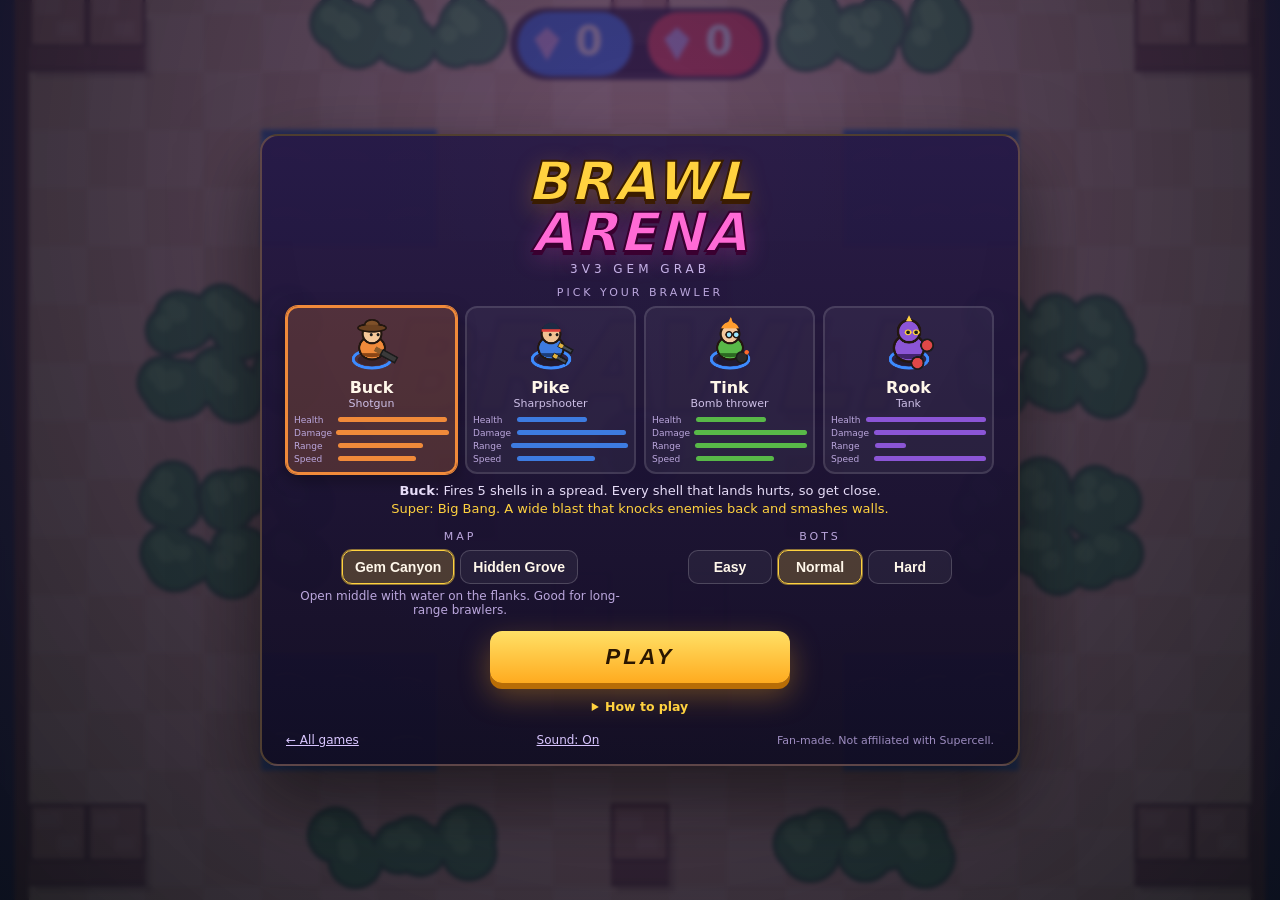
==== brawl-arena/index.html @ 37727751 "Add Brawl Arena: 3v3 Gem Grab brawler game, linked from the library - Four brawlers (shotgun, sharps" ====
<!DOCTYPE html>
<html lang="en">
<head>
<meta charset="UTF-8">
<meta name="viewport" content="width=device-width, initial-scale=1.0, maximum-scale=1.0, user-scalable=no, viewport-fit=cover">
<meta name="theme-color" content="#1d3240">
<meta name="mobile-web-app-capable" content="yes">
<meta name="apple-mobile-web-app-capable" content="yes">
<title>Brawl Arena</title>
<link rel="stylesheet" href="style.css">
</head>
<body>
<canvas id="game"></canvas>

<div id="menu" class="screen">
  <div class="card">
    <div class="logo">
      <span class="t1">BRAWL</span><span class="t2">ARENA</span>
      <span class="sub">3v3 Gem Grab</span>
    </div>

    <div class="label">Pick your brawler</div>
    <div id="brawlers" class="brawlers"></div>
    <div id="bdesc" class="bdesc"></div>

    <div class="row">
      <div class="section">
        <div class="label">Map</div>
        <div class="chips" data-group="map"></div>
        <div id="mapBlurb" class="blurb"></div>
      </div>
      <div class="section">
        <div class="label">Bots</div>
        <div class="chips" data-group="level"></div>
      </div>
    </div>

    <button id="play" class="play">PLAY</button>

    <details class="howto">
      <summary>How to play</summary>
      <div class="cols">
        <div>
          <h4>Goal</h4>
          <p>Gems pop out of the mine in the middle every 7 seconds. Walk over them to pick them up.</p>
          <p>When your team holds <b>10 gems</b> (and more than the enemy), a <b>15 second</b> countdown starts. Survive it to win.</p>
          <p>If you're defeated you drop every gem you carry, so the carrier should play safe.</p>
        </div>
        <div>
          <h4>Keyboard &amp; mouse</h4>
          <p><kbd>W</kbd><kbd>A</kbd><kbd>S</kbd><kbd>D</kbd> or arrows: move</p>
          <p>Mouse: aim · <b>Left click</b>: attack</p>
          <p><b>Right click</b> or <kbd>E</kbd>: super (when the yellow dial is full)</p>
          <p><kbd>Space</kbd>: quick-fire at the nearest enemy · <kbd>Q</kbd>: quick super</p>
          <p><kbd>Esc</kbd> pause · <kbd>M</kbd> mute</p>
        </div>
        <div>
          <h4>Touch &amp; gamepad</h4>
          <p>Left thumb moves. Drag the red button to aim and let go to attack, or tap it to quick-fire. The yellow button is your super.</p>
          <p>Gamepad: left stick moves, right stick aims, RT attack, LT super, A/B quick-fire.</p>
          <h4>Tips</h4>
          <p>You have 3 ammo that reload over time. Hitting enemies charges your super. Stay out of fights for 3 seconds to heal.</p>
          <p>Bushes hide you from enemies unless they get close or you attack.</p>
        </div>
      </div>
    </details>

    <div class="foot">
      <a class="link" href="../index.html">← All games</a>
      <button id="mute" class="link">Sound: On</button>
      <span>Fan-made. Not affiliated with Supercell.</span>
    </div>
  </div>
</div>

<div id="pause" class="screen hidden">
  <div class="card small">
    <h2>PAUSED</h2>
    <button id="resume" class="play">RESUME</button>
    <button id="restart" class="secondary">Restart match</button>
    <button id="quit" class="secondary">Main menu</button>
  </div>
</div>

<div id="over" class="screen hidden">
  <div class="card">
    <h2 id="overTitle">VICTORY!</h2>
    <div id="overScore" class="final"></div>
    <div class="tablewrap"><table id="overStats" class="stats"></table></div>
    <button id="again" class="play">PLAY AGAIN</button>
    <button id="overMenu" class="secondary">Main menu</button>
  </div>
</div>

<div id="rotate" class="rotate"><div>↻</div>Turn your phone sideways to play</div>

<script src="js/maps.js"></script>
<script src="js/brawlers.js"></script>
<script src="js/world.js"></script>
<script src="js/ai.js"></script>
<script src="js/input.js"></script>
<script src="js/audio.js"></script>
<script src="js/render.js"></script>
<script src="js/main.js"></script>
</body>
</html>
---- brawl-arena/style.css ----
* { box-sizing: border-box; }

html, body {
  margin: 0;
  height: 100%;
  overflow: hidden;
  background: #1d3240;
  color: #fff7ea;
  font-family: system-ui, "Segoe UI", Roboto, sans-serif;
  -webkit-user-select: none;
  user-select: none;
  -webkit-tap-highlight-color: transparent;
  touch-action: none;
  overscroll-behavior: none;
}

canvas#game { position: fixed; inset: 0; display: block; }

.screen {
  position: fixed;
  inset: 0;
  display: flex;
  align-items: center;
  justify-content: center;
  padding: 16px;
  background: radial-gradient(ellipse at 50% 20%, rgba(60, 30, 90, 0.7), rgba(10, 12, 25, 0.88));
  backdrop-filter: blur(2px);
  z-index: 20;
  overflow-y: auto;
  touch-action: auto;
}
.screen.hidden { display: none; }

.card {
  width: min(760px, 100%);
  max-height: 100%;
  overflow-y: auto;
  padding: 20px 24px 16px;
  border-radius: 18px;
  background: linear-gradient(180deg, rgba(40, 26, 70, 0.95), rgba(18, 14, 36, 0.96));
  border: 2px solid rgba(255, 200, 80, 0.25);
  box-shadow: 0 30px 80px rgba(0, 0, 0, 0.55);
  text-align: center;
}
.card.small { width: min(360px, 100%); }

.logo { display: flex; flex-direction: column; align-items: center; line-height: 0.95; margin-bottom: 10px; }
.logo .t1, .logo .t2 {
  font-size: clamp(34px, 7vw, 54px);
  font-weight: 900;
  font-style: italic;
  letter-spacing: 2px;
  color: #ffd23f;
  -webkit-text-stroke: 2px #3a1d00;
  text-shadow: 0 4px 0 #3a1d00, 0 8px 24px rgba(255, 170, 30, 0.35);
}
.logo .t2 { color: #ff6ad5; -webkit-text-stroke-color: #3a0030; text-shadow: 0 4px 0 #3a0030, 0 8px 24px rgba(255, 80, 200, 0.3); }
.logo .sub { margin-top: 6px; font-size: 12px; letter-spacing: 4px; text-transform: uppercase; color: #c7b3e8; }

.label { font-size: 11px; letter-spacing: 3px; text-transform: uppercase; color: #bba7dd; margin: 10px 0 7px; }

.brawlers { display: grid; grid-template-columns: repeat(4, 1fr); gap: 8px; }
.bcard {
  cursor: pointer;
  display: flex;
  flex-direction: column;
  align-items: center;
  padding: 6px 6px 8px;
  border-radius: 12px;
  border: 2px solid rgba(255, 255, 255, 0.12);
  background: rgba(255, 255, 255, 0.05);
  color: #fff7ea;
  font: inherit;
  transition: transform 0.1s, border-color 0.15s, background 0.15s;
}
.bcard canvas { width: 64px; height: 64px; }
.bcard b { font-size: 16px; font-weight: 900; }
.bcard small { font-size: 11px; color: #cdbfe6; margin-bottom: 5px; }
.bcard:hover { background: rgba(255, 255, 255, 0.09); }
.bcard.on {
  border-color: var(--c);
  background: color-mix(in srgb, var(--c) 22%, transparent);
  box-shadow: 0 0 0 1px var(--c), 0 6px 18px rgba(0, 0, 0, 0.35);
}
.bcard:active { transform: scale(0.97); }
.bars { width: 100%; display: flex; flex-direction: column; gap: 3px; }
.bars span { display: flex; align-items: center; gap: 4px; font-size: 9px; color: #bba7dd; }
.bars i { font-style: normal; width: 40px; text-align: left; }
.bars em { display: block; height: 5px; border-radius: 3px; background: var(--c); }

.bdesc { margin: 8px auto 2px; max-width: 560px; font-size: 13px; color: #e6dcf7; line-height: 1.4; min-height: 36px; }
.bdesc .super { color: #ffd23f; }

.row { display: flex; gap: 12px; justify-content: center; flex-wrap: wrap; }
.row .section { flex: 1 1 240px; }

.chips { display: flex; flex-wrap: wrap; gap: 6px; justify-content: center; }
.chips button {
  cursor: pointer;
  min-width: 84px;
  padding: 8px 12px;
  border-radius: 10px;
  border: 1px solid rgba(255, 255, 255, 0.18);
  background: rgba(255, 255, 255, 0.05);
  color: #fff7ea;
  font-weight: 800;
  font-size: 14px;
}
.chips button.on { background: rgba(255, 210, 63, 0.22); border-color: #ffd23f; box-shadow: 0 0 0 1px rgba(255, 210, 63, 0.5); }
.blurb { font-size: 12px; color: #bba7dd; margin-top: 5px; }

button.play {
  cursor: pointer;
  display: block;
  width: min(300px, 100%);
  margin: 14px auto 6px;
  padding: 13px;
  border: none;
  border-radius: 12px;
  font-size: 22px;
  font-weight: 900;
  font-style: italic;
  letter-spacing: 3px;
  color: #2a1600;
  background: linear-gradient(180deg, #ffe066, #ffab1f);
  box-shadow: 0 6px 0 #b86d06, 0 12px 30px rgba(255, 170, 30, 0.35);
}
button.play:active { transform: translateY(3px); box-shadow: 0 3px 0 #b86d06; }
button.secondary {
  cursor: pointer;
  display: block;
  width: min(300px, 100%);
  margin: 8px auto 0;
  padding: 10px;
  border-radius: 10px;
  border: 1px solid rgba(255, 255, 255, 0.2);
  background: rgba(255, 255, 255, 0.06);
  color: #fff7ea;
  font-weight: 700;
  font-size: 15px;
}

.link, button.link { cursor: pointer; background: none; border: none; color: #d9c6ff; font-size: 12px; text-decoration: underline; font-family: inherit; }

.howto { margin-top: 10px; text-align: left; font-size: 12.5px; color: #d9cdef; }
.howto summary { cursor: pointer; text-align: center; color: #ffd23f; font-weight: 800; padding: 6px; }
.howto .cols { display: grid; grid-template-columns: repeat(auto-fit, minmax(200px, 1fr)); gap: 14px; margin-top: 6px; }
.howto h4 { margin: 8px 0 4px; font-size: 12px; letter-spacing: 2px; text-transform: uppercase; color: #fff; }
.howto p { margin: 4px 0; line-height: 1.45; }
kbd {
  display: inline-block; min-width: 18px; padding: 1px 5px; margin: 0 1px; border-radius: 4px;
  border: 1px solid #5a4680; border-bottom-width: 2px; background: #2a1d45; color: #fff;
  font-size: 11px; font-family: inherit; text-align: center;
}

.foot { margin-top: 12px; display: flex; justify-content: space-between; align-items: center; gap: 10px; flex-wrap: wrap; font-size: 11px; color: #9d8cc0; }

h2 { margin: 2px 0 8px; font-size: 38px; font-weight: 900; font-style: italic; letter-spacing: 2px; }
h2.win { color: #ffd23f; text-shadow: 0 0 24px rgba(255, 200, 40, 0.6); }
h2.lose { color: #ff6b6b; text-shadow: 0 0 24px rgba(255, 60, 60, 0.5); }
.final { font-size: 40px; font-weight: 900; margin-bottom: 10px; }
.final small { font-size: 14px; color: #bba7dd; vertical-align: middle; }
.final .b { color: #6fb0ff; }
.final .r { color: #ff7575; }
.tablewrap { overflow-x: auto; }
.stats { margin: 0 auto 6px; border-collapse: collapse; font-size: 14px; min-width: 100%; }
.stats th { font-size: 10px; letter-spacing: 2px; text-transform: uppercase; color: #bba7dd; padding: 4px 8px; }
.stats td { padding: 5px 8px; border-top: 1px solid rgba(255, 255, 255, 0.08); }
.stats tr.t0 td:first-child { color: #6fb0ff; font-weight: 800; }
.stats tr.t1 td:first-child { color: #ff7575; font-weight: 800; }
.stats tr.me td { background: rgba(95, 227, 95, 0.12); }

.rotate {
  display: none;
  position: fixed; inset: 0; z-index: 50;
  background: #1d3240;
  color: #fff; font-size: 18px; font-weight: 700;
  align-items: center; justify-content: center; flex-direction: column; gap: 12px; text-align: center; padding: 16px;
}
.rotate div { font-size: 54px; }
@media (orientation: portrait) and (pointer: coarse) { .rotate { display: flex; } }

@media (max-width: 560px), (max-height: 480px) {
  .card { padding: 14px 14px 12px; }
  .brawlers { grid-template-columns: repeat(4, minmax(0, 1fr)); gap: 5px; }
  .bcard canvas { width: 44px; height: 44px; }
  .bars { display: none; }
  .logo .t1, .logo .t2 { font-size: 30px; }
}

@media (max-height: 480px) {
  .screen { padding: 8px; }
  .card { padding: 10px 14px 10px; }
  .logo { flex-direction: row; justify-content: center; gap: 10px; margin-bottom: 2px; }
  .logo .t1, .logo .t2 { font-size: 26px; -webkit-text-stroke-width: 1px; text-shadow: 0 3px 0 #3a1d00; }
  .logo .sub { display: none; }
  .label { margin: 4px 0 4px; }
  .bcard { flex-direction: row; gap: 6px; padding: 4px 6px; justify-content: center; }
  .bcard canvas { width: 36px; height: 36px; }
  .bcard small { display: none; }
  .bdesc { font-size: 11.5px; margin: 5px auto 0; min-height: 0; }
  .chips button { padding: 6px 10px; font-size: 13px; min-width: 70px; }
  .blurb { display: none; }
  button.play { margin: 8px auto 4px; padding: 9px; font-size: 19px; }
  .foot { margin-top: 6px; }
  h2 { font-size: 28px; margin-bottom: 4px; }
  .final { font-size: 28px; margin-bottom: 4px; }
  .stats { font-size: 12px; }
  .stats td { padding: 3px 6px; }
}
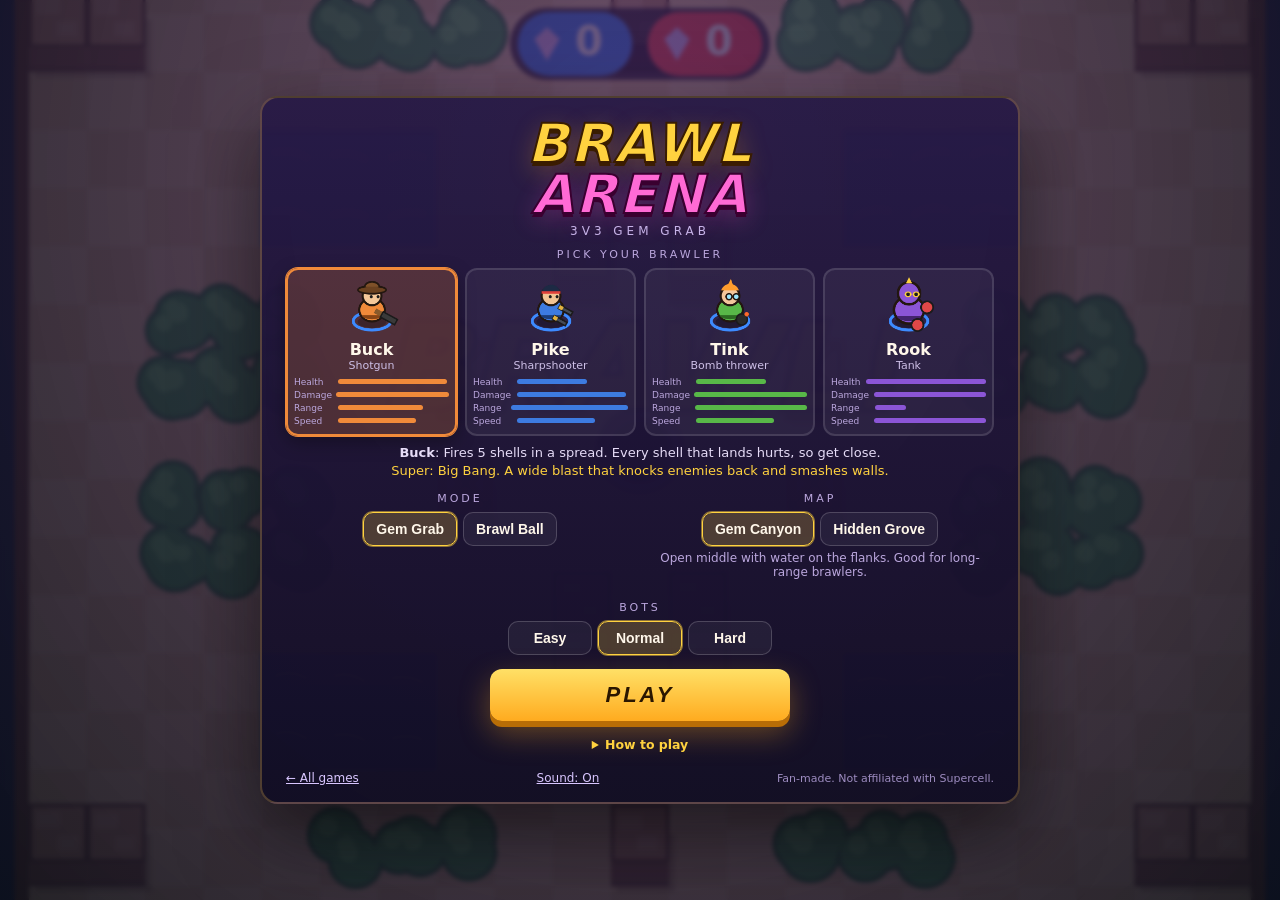
==== commit 42df5207: "Add Brawl Ball mode to Brawl Arena - Mode picker on the menu (Gem Grab / Brawl Ball) with two new pi" ====
--- a/brawl-arena/index.html
+++ b/brawl-arena/index.html
@@ -16,7 +16,7 @@
   <div class="card">
     <div class="logo">
       <span class="t1">BRAWL</span><span class="t2">ARENA</span>
-      <span class="sub">3v3 Gem Grab</span>
+      <span class="sub" id="modeSub">3v3 Gem Grab</span>
     </div>
 
     <div class="label">Pick your brawler</div>
@@ -24,6 +24,10 @@
     <div id="bdesc" class="bdesc"></div>
 
     <div class="row">
+      <div class="section">
+        <div class="label">Mode</div>
+        <div class="chips" data-group="mode"></div>
+      </div>
       <div class="section">
         <div class="label">Map</div>
         <div class="chips" data-group="map"></div>
@@ -40,11 +44,17 @@
     <details class="howto">
       <summary>How to play</summary>
       <div class="cols">
-        <div>
-          <h4>Goal</h4>
+        <div data-mode="gem">
+          <h4>Gem Grab</h4>
           <p>Gems pop out of the mine in the middle every 7 seconds. Walk over them to pick them up.</p>
           <p>When your team holds <b>10 gems</b> (and more than the enemy), a <b>15 second</b> countdown starts. Survive it to win.</p>
           <p>If you're defeated you drop every gem you carry, so the carrier should play safe.</p>
+        </div>
+        <div data-mode="ball" hidden>
+          <h4>Brawl Ball</h4>
+          <p>Walk over the ball to pick it up. While you carry it, <b>attack kicks it</b> and <b>super passes it</b> with a lob over walls. You can't shoot while you hold the ball.</p>
+          <p>Kick or carry it into the enemy goal. <b>First to 2 goals wins.</b> After a goal everyone goes back to their spawn for a new kickoff.</p>
+          <p>Getting defeated or knocked back makes you drop the ball. If it's tied when the <b>2:30</b> clock runs out, overtime starts and the next goal wins.</p>
         </div>
         <div>
           <h4>Keyboard &amp; mouse</h4>
--- a/brawl-arena/style.css
+++ b/brawl-arena/style.css
@@ -30,6 +30,7 @@
   touch-action: auto;
 }
 .screen.hidden { display: none; }
+[hidden] { display: none !important; }
 
 .card {
   width: min(760px, 100%);
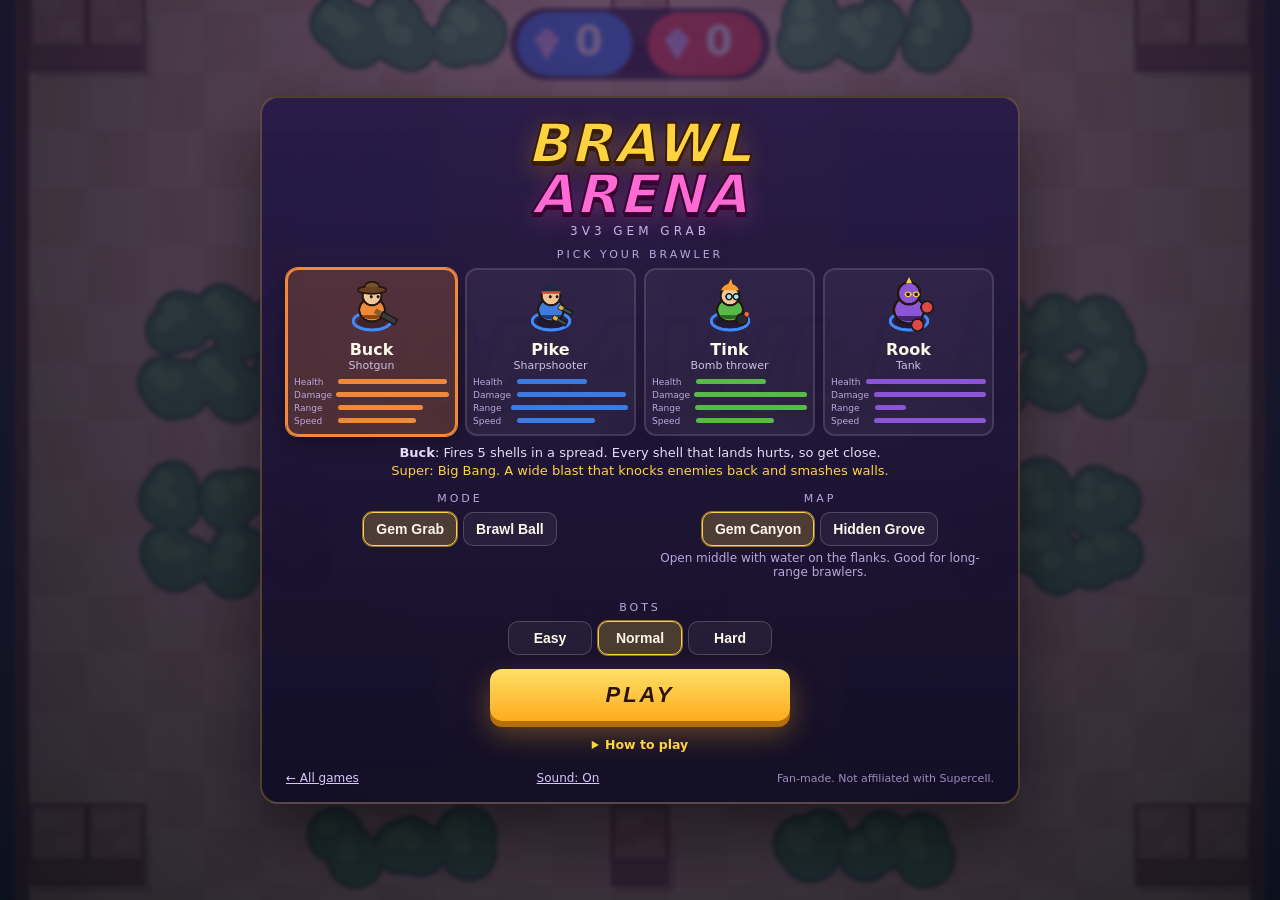
==== commit fe4f2091: "Force browsers to load the new Brawl Arena files Version-tag the stylesheet, scripts and the library" ====
--- a/brawl-arena/index.html
+++ b/brawl-arena/index.html
@@ -7,7 +7,7 @@
 <meta name="mobile-web-app-capable" content="yes">
 <meta name="apple-mobile-web-app-capable" content="yes">
 <title>Brawl Arena</title>
-<link rel="stylesheet" href="style.css">
+<link rel="stylesheet" href="style.css?v=2">
 </head>
 <body>
 <canvas id="game"></canvas>
@@ -104,13 +104,13 @@
 
 <div id="rotate" class="rotate"><div>↻</div>Turn your phone sideways to play</div>
 
-<script src="js/maps.js"></script>
-<script src="js/brawlers.js"></script>
-<script src="js/world.js"></script>
-<script src="js/ai.js"></script>
-<script src="js/input.js"></script>
-<script src="js/audio.js"></script>
-<script src="js/render.js"></script>
-<script src="js/main.js"></script>
+<script src="js/maps.js?v=2"></script>
+<script src="js/brawlers.js?v=2"></script>
+<script src="js/world.js?v=2"></script>
+<script src="js/ai.js?v=2"></script>
+<script src="js/input.js?v=2"></script>
+<script src="js/audio.js?v=2"></script>
+<script src="js/render.js?v=2"></script>
+<script src="js/main.js?v=2"></script>
 </body>
 </html>
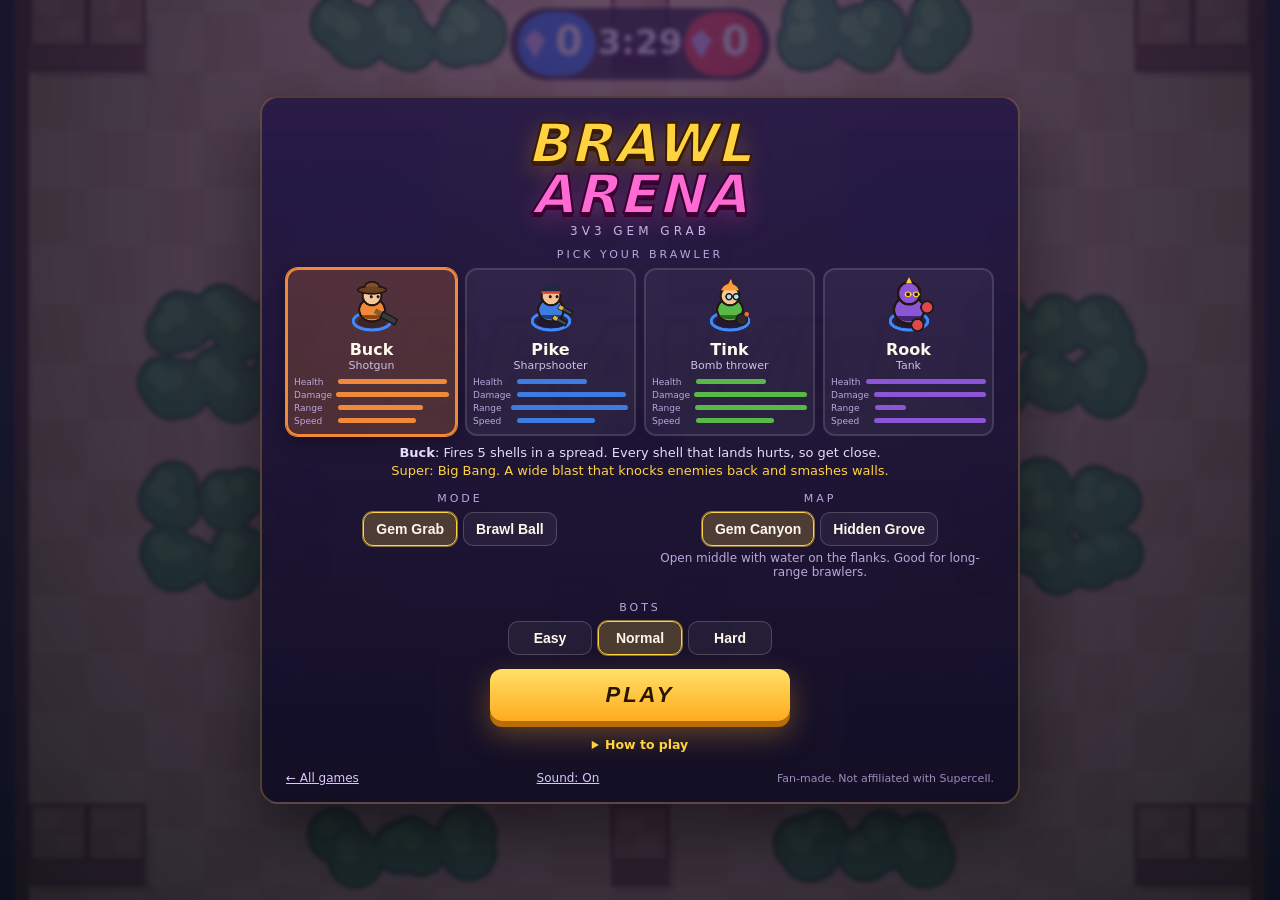
==== commit eb629803: "Audit fixes from the game-design spec: Brawl Ball, Gem Grab, Sideswipe Brawl Ball - Kicking the ball" ====
--- a/brawl-arena/index.html
+++ b/brawl-arena/index.html
@@ -7,7 +7,7 @@
 <meta name="mobile-web-app-capable" content="yes">
 <meta name="apple-mobile-web-app-capable" content="yes">
 <title>Brawl Arena</title>
-<link rel="stylesheet" href="style.css?v=2">
+<link rel="stylesheet" href="style.css?v=3">
 </head>
 <body>
 <canvas id="game"></canvas>
@@ -47,14 +47,15 @@
         <div data-mode="gem">
           <h4>Gem Grab</h4>
           <p>Gems pop out of the mine in the middle every 7 seconds. Walk over them to pick them up.</p>
-          <p>When your team holds <b>10 gems</b> (and more than the enemy), a <b>15 second</b> countdown starts. Survive it to win.</p>
+          <p>When your team holds <b>10 gems</b> (and more than the enemy), a <b>15 second</b> countdown starts. Survive it to win. If both teams are level on 10+, the countdown pauses.</p>
+          <p>Matches last <b>3:30</b>. If time runs out, the team with more gems wins.</p>
           <p>If you're defeated you drop every gem you carry, so the carrier should play safe.</p>
         </div>
         <div data-mode="ball" hidden>
           <h4>Brawl Ball</h4>
-          <p>Walk over the ball to pick it up. While you carry it, <b>attack kicks it</b> and <b>super passes it</b> with a lob over walls. You can't shoot while you hold the ball.</p>
-          <p>Kick or carry it into the enemy goal. <b>First to 2 goals wins.</b> After a goal everyone goes back to their spawn for a new kickoff.</p>
-          <p>Getting defeated or knocked back makes you drop the ball. If it's tied when the <b>2:30</b> clock runs out, overtime starts and the next goal wins.</p>
+          <p>Walk over the ball to pick it up (you get a short burst of speed). While you carry it, <b>attack kicks it</b> (uses one ammo) and a charged <b>Super kicks it harder and further</b>. Kick toward a teammate to pass. You can't shoot while you hold the ball.</p>
+          <p>Kick or carry it into the enemy goal. <b>First to 2 goals wins</b>, or the most goals after <b>2:30</b>. There are no own goals. After a goal everyone goes back to their spawn for a new kickoff.</p>
+          <p>Getting defeated or knocked back makes you drop the ball. Tied at the buzzer? <b>1 minute of overtime</b>: every wall and bush is destroyed and the next goal wins. Still tied: draw.</p>
         </div>
         <div>
           <h4>Keyboard &amp; mouse</h4>
@@ -104,13 +105,13 @@
 
 <div id="rotate" class="rotate"><div>↻</div>Turn your phone sideways to play</div>
 
-<script src="js/maps.js?v=2"></script>
-<script src="js/brawlers.js?v=2"></script>
-<script src="js/world.js?v=2"></script>
-<script src="js/ai.js?v=2"></script>
-<script src="js/input.js?v=2"></script>
-<script src="js/audio.js?v=2"></script>
-<script src="js/render.js?v=2"></script>
-<script src="js/main.js?v=2"></script>
+<script src="js/maps.js?v=3"></script>
+<script src="js/brawlers.js?v=3"></script>
+<script src="js/world.js?v=3"></script>
+<script src="js/ai.js?v=3"></script>
+<script src="js/input.js?v=3"></script>
+<script src="js/audio.js?v=3"></script>
+<script src="js/render.js?v=3"></script>
+<script src="js/main.js?v=3"></script>
 </body>
 </html>
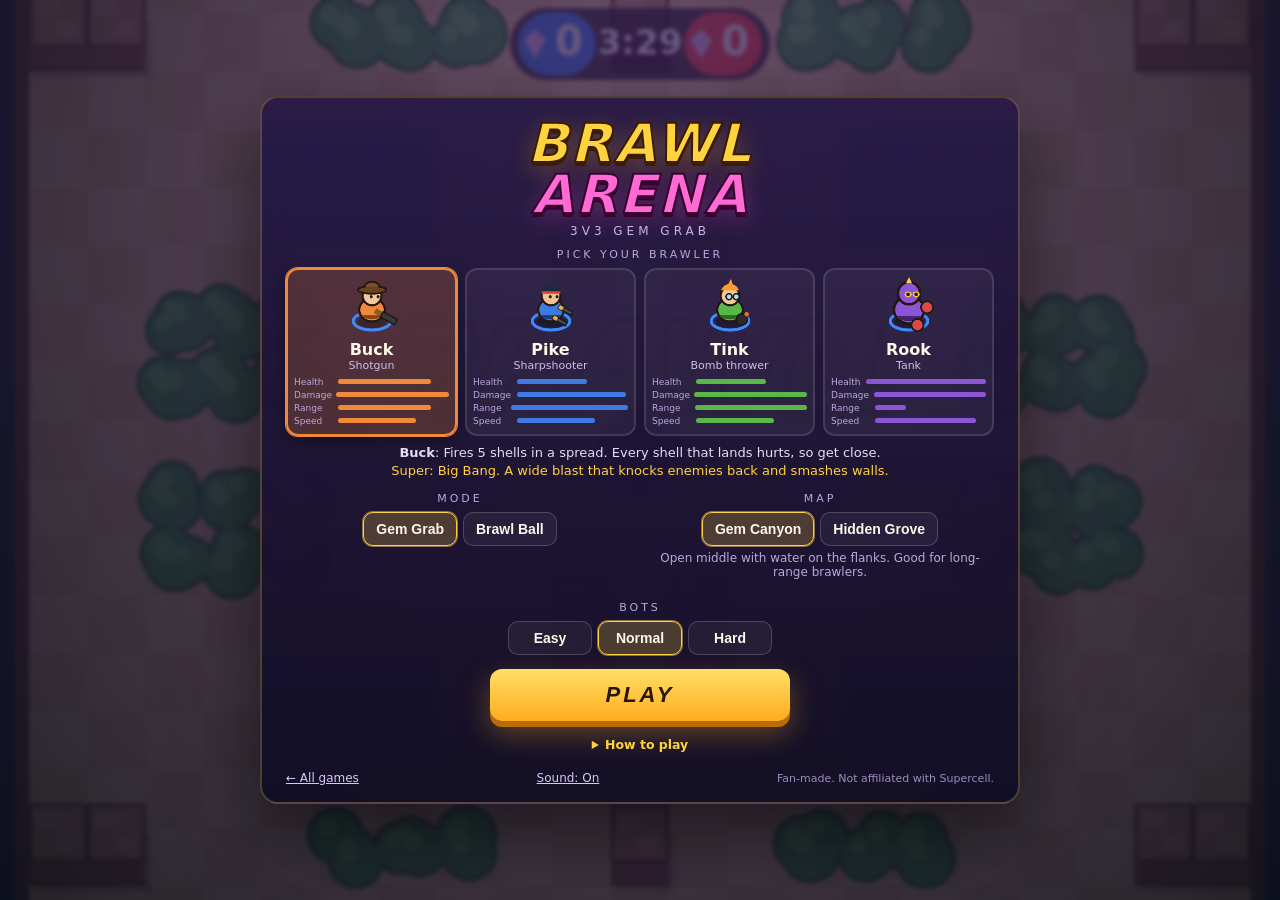
==== commit e9ae44b2: "Use the spec's physics and stat numbers Sideswipe (Rocket League reference values from the spec) - A" ====
--- a/brawl-arena/index.html
+++ b/brawl-arena/index.html
@@ -7,7 +7,7 @@
 <meta name="mobile-web-app-capable" content="yes">
 <meta name="apple-mobile-web-app-capable" content="yes">
 <title>Brawl Arena</title>
-<link rel="stylesheet" href="style.css?v=3">
+<link rel="stylesheet" href="style.css?v=4">
 </head>
 <body>
 <canvas id="game"></canvas>
@@ -105,13 +105,13 @@
 
 <div id="rotate" class="rotate"><div>↻</div>Turn your phone sideways to play</div>
 
-<script src="js/maps.js?v=3"></script>
-<script src="js/brawlers.js?v=3"></script>
-<script src="js/world.js?v=3"></script>
-<script src="js/ai.js?v=3"></script>
-<script src="js/input.js?v=3"></script>
-<script src="js/audio.js?v=3"></script>
-<script src="js/render.js?v=3"></script>
-<script src="js/main.js?v=3"></script>
+<script src="js/maps.js?v=4"></script>
+<script src="js/brawlers.js?v=4"></script>
+<script src="js/world.js?v=4"></script>
+<script src="js/ai.js?v=4"></script>
+<script src="js/input.js?v=4"></script>
+<script src="js/audio.js?v=4"></script>
+<script src="js/render.js?v=4"></script>
+<script src="js/main.js?v=4"></script>
 </body>
 </html>
